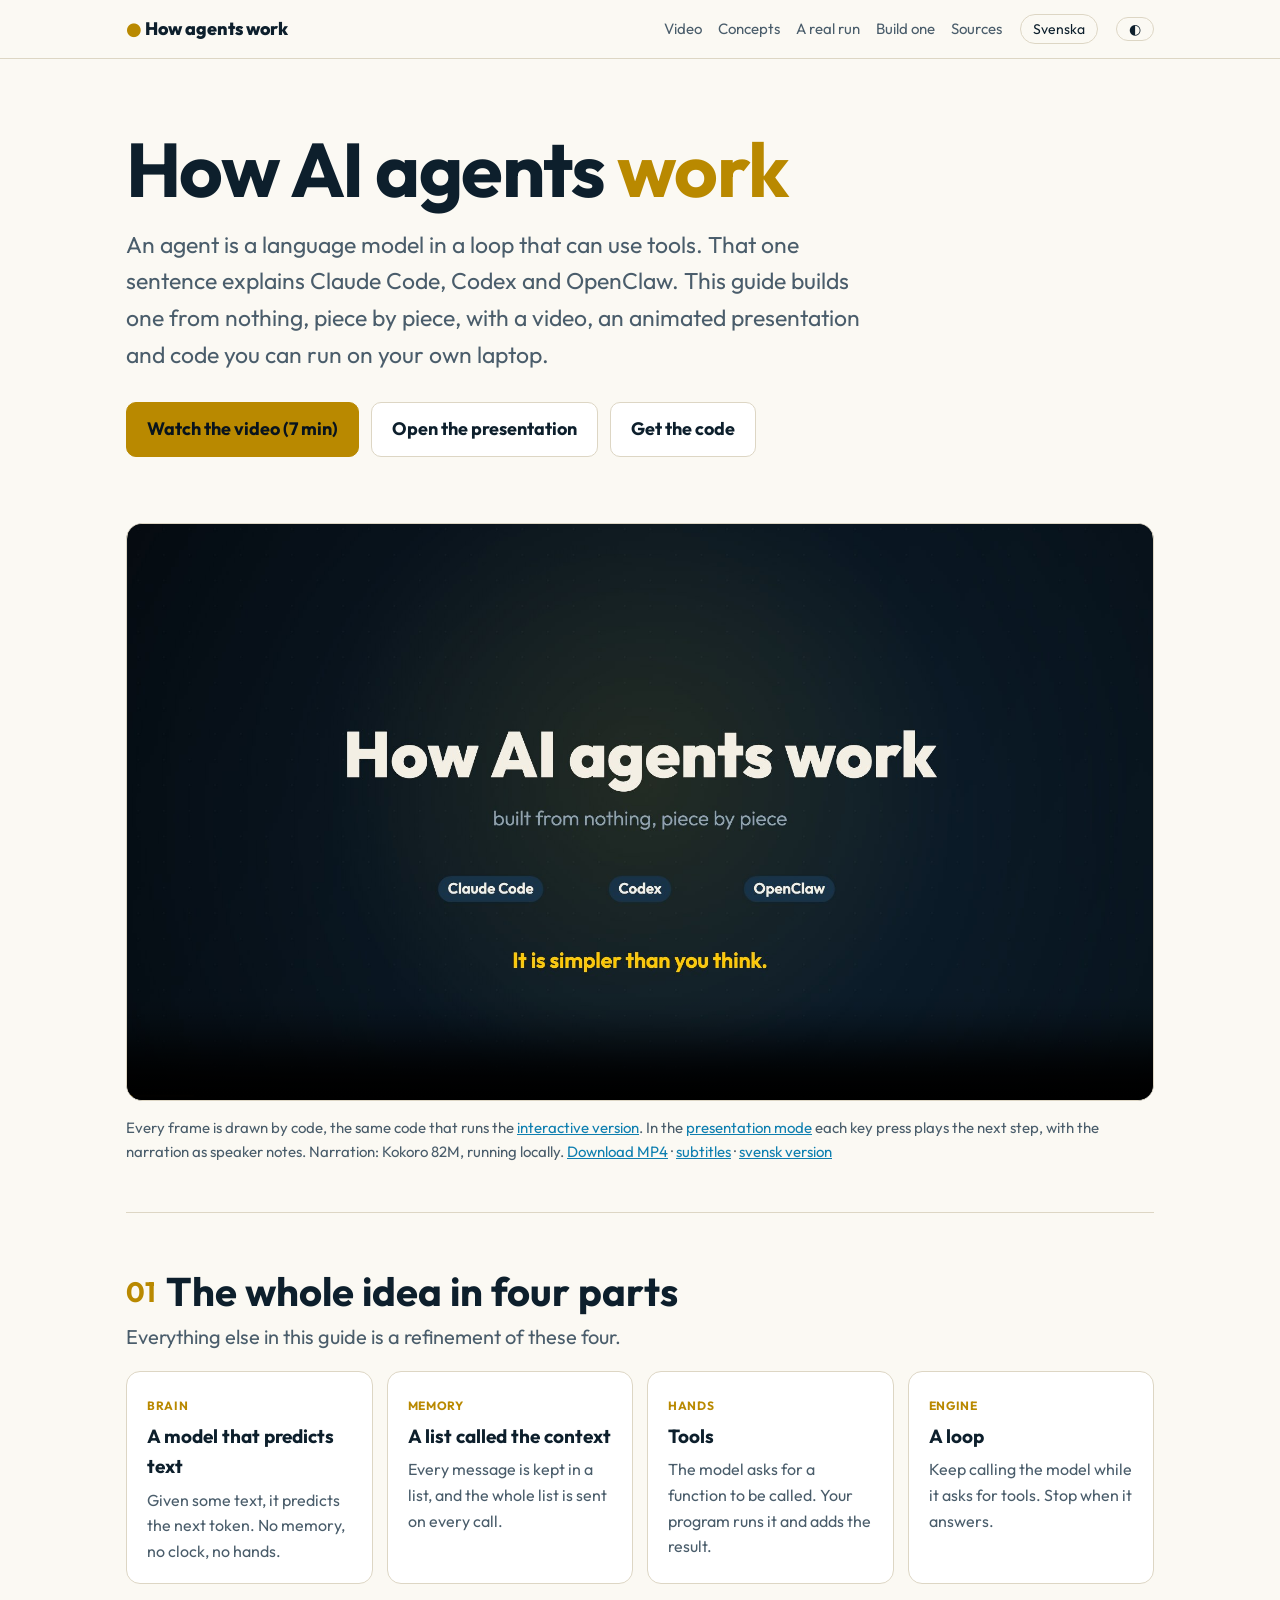
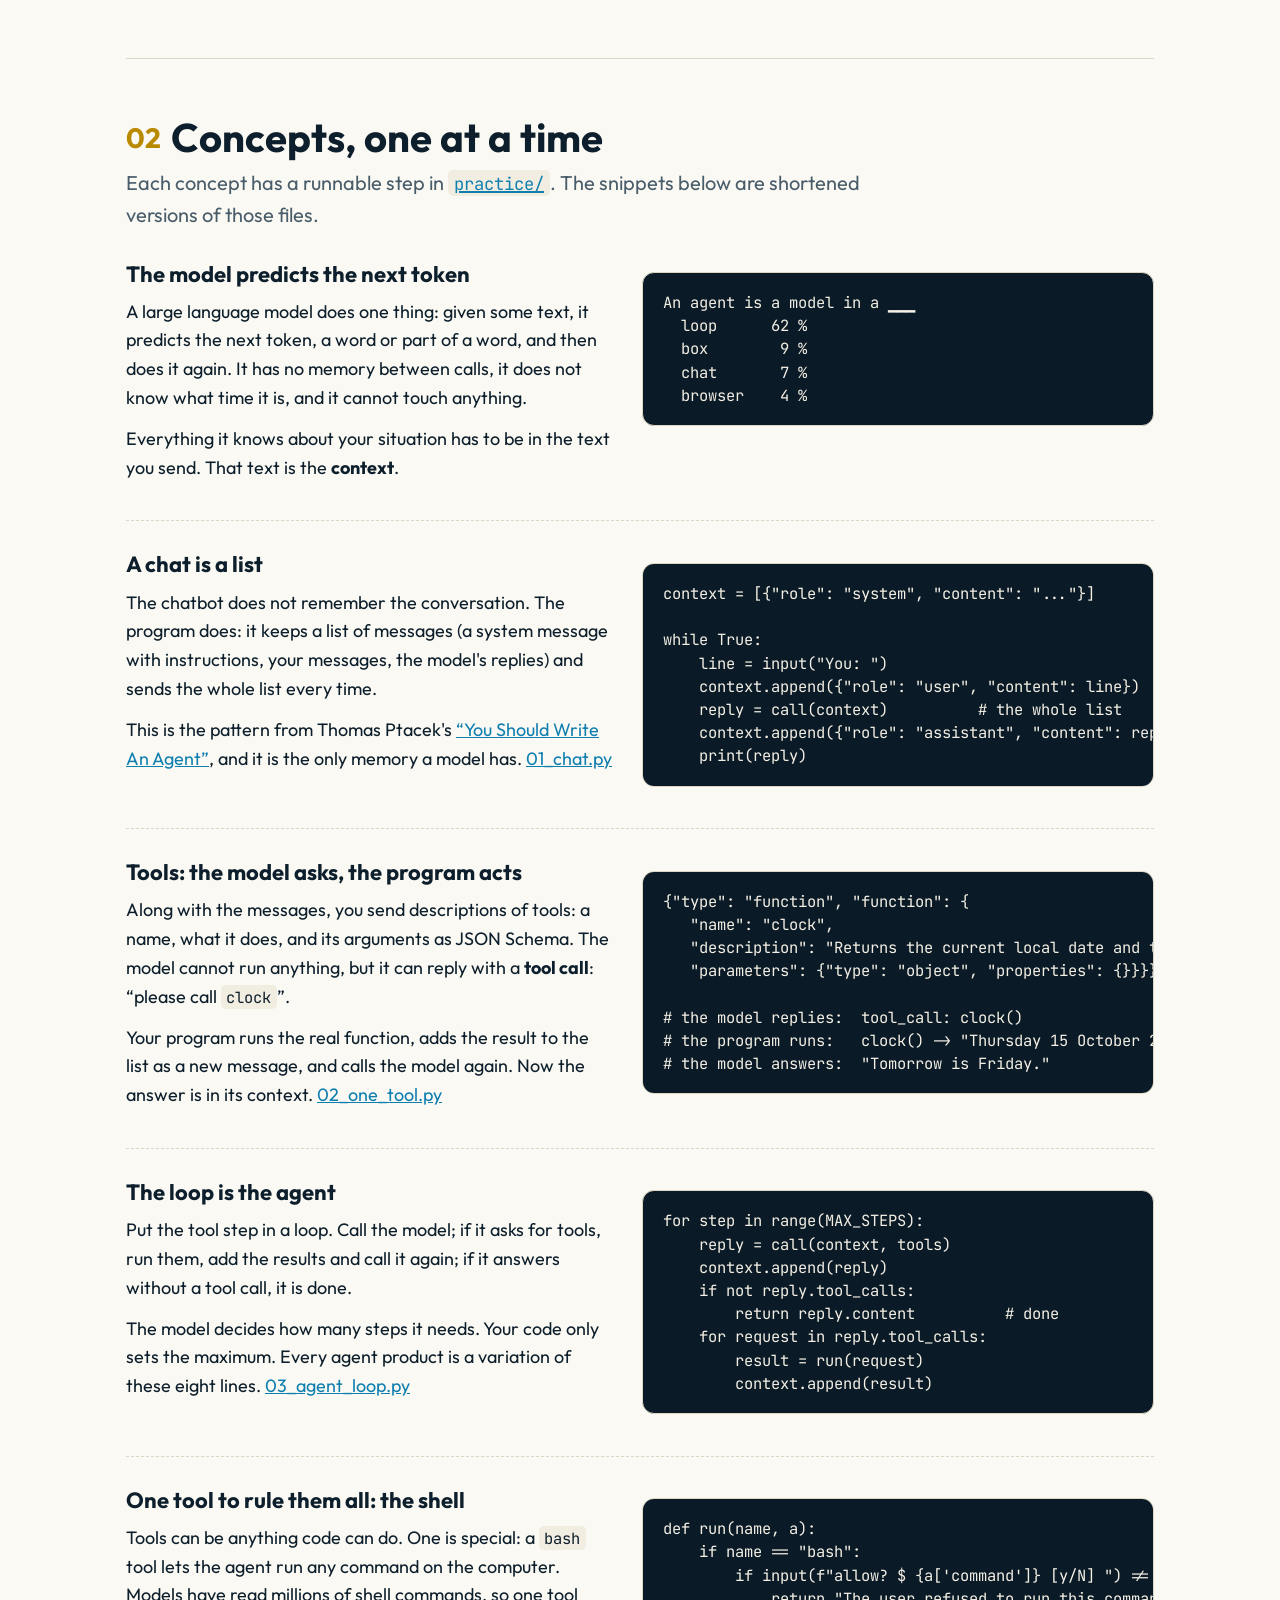
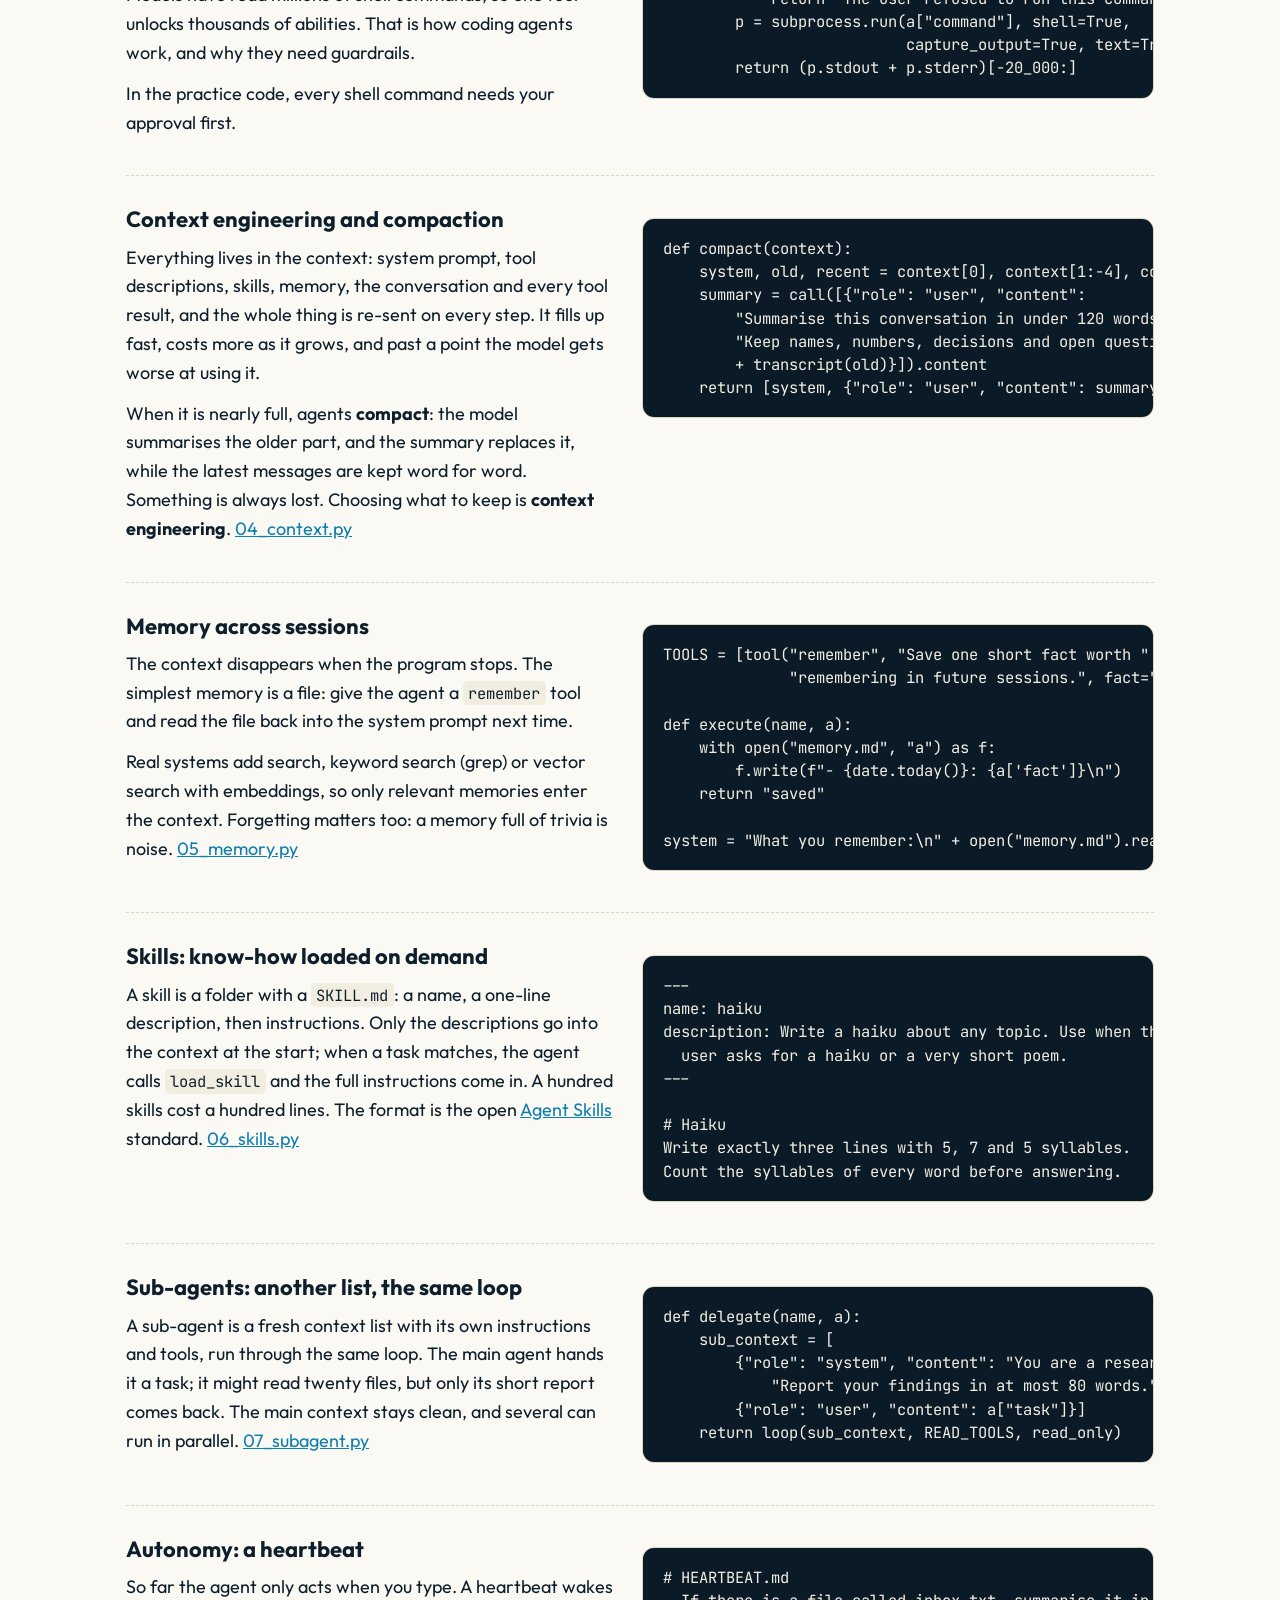
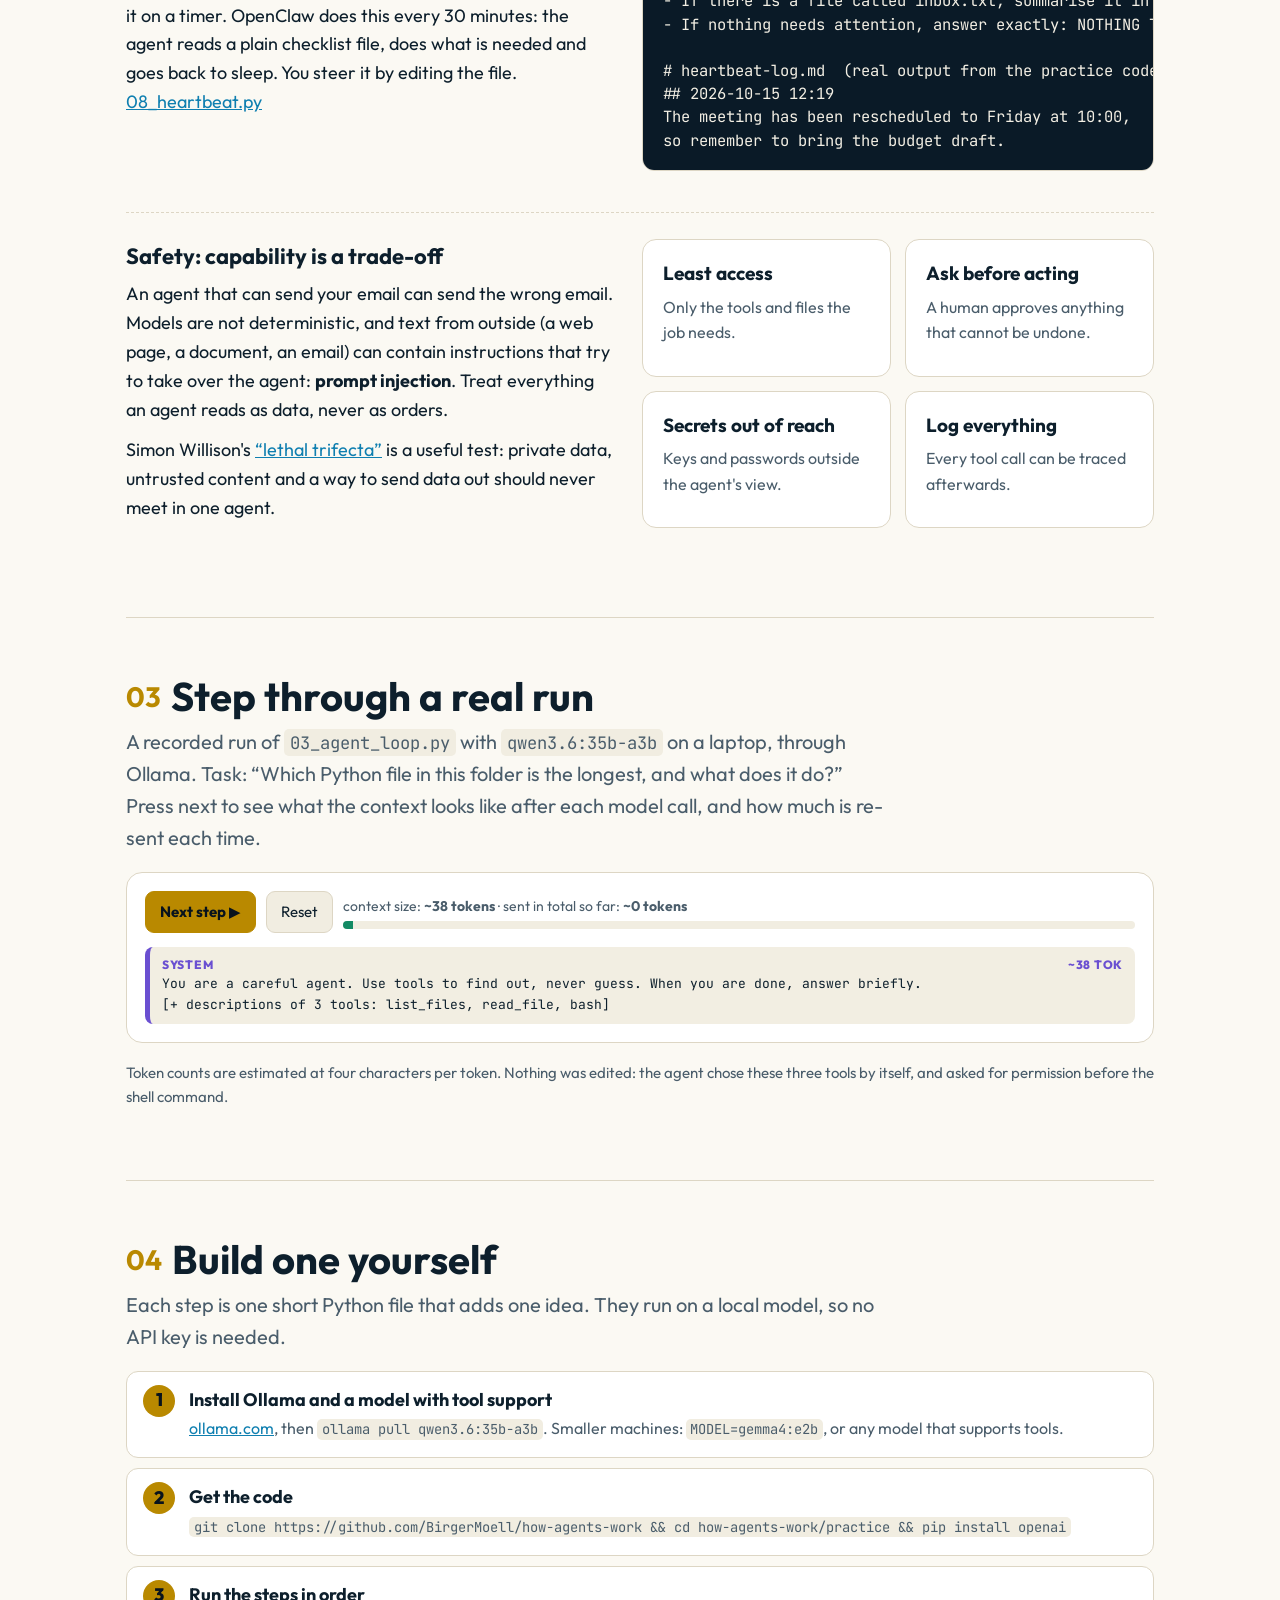
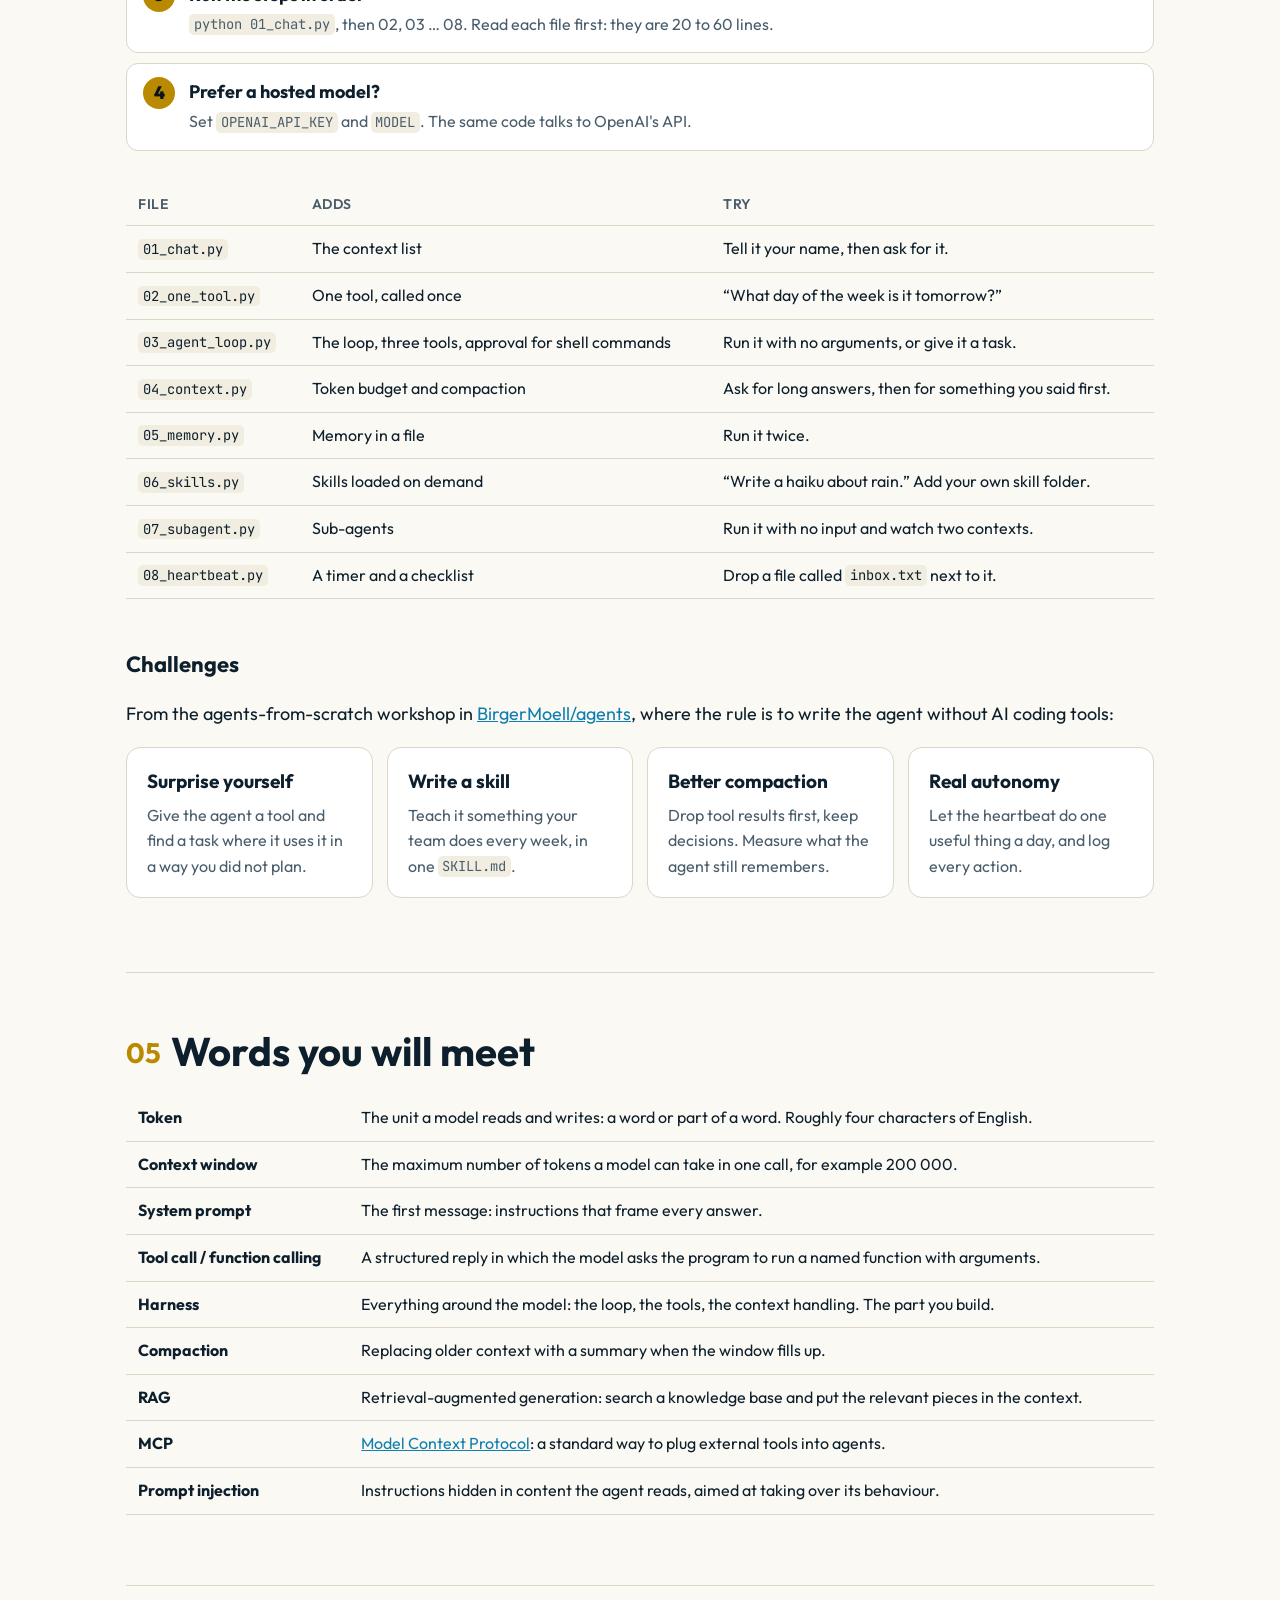
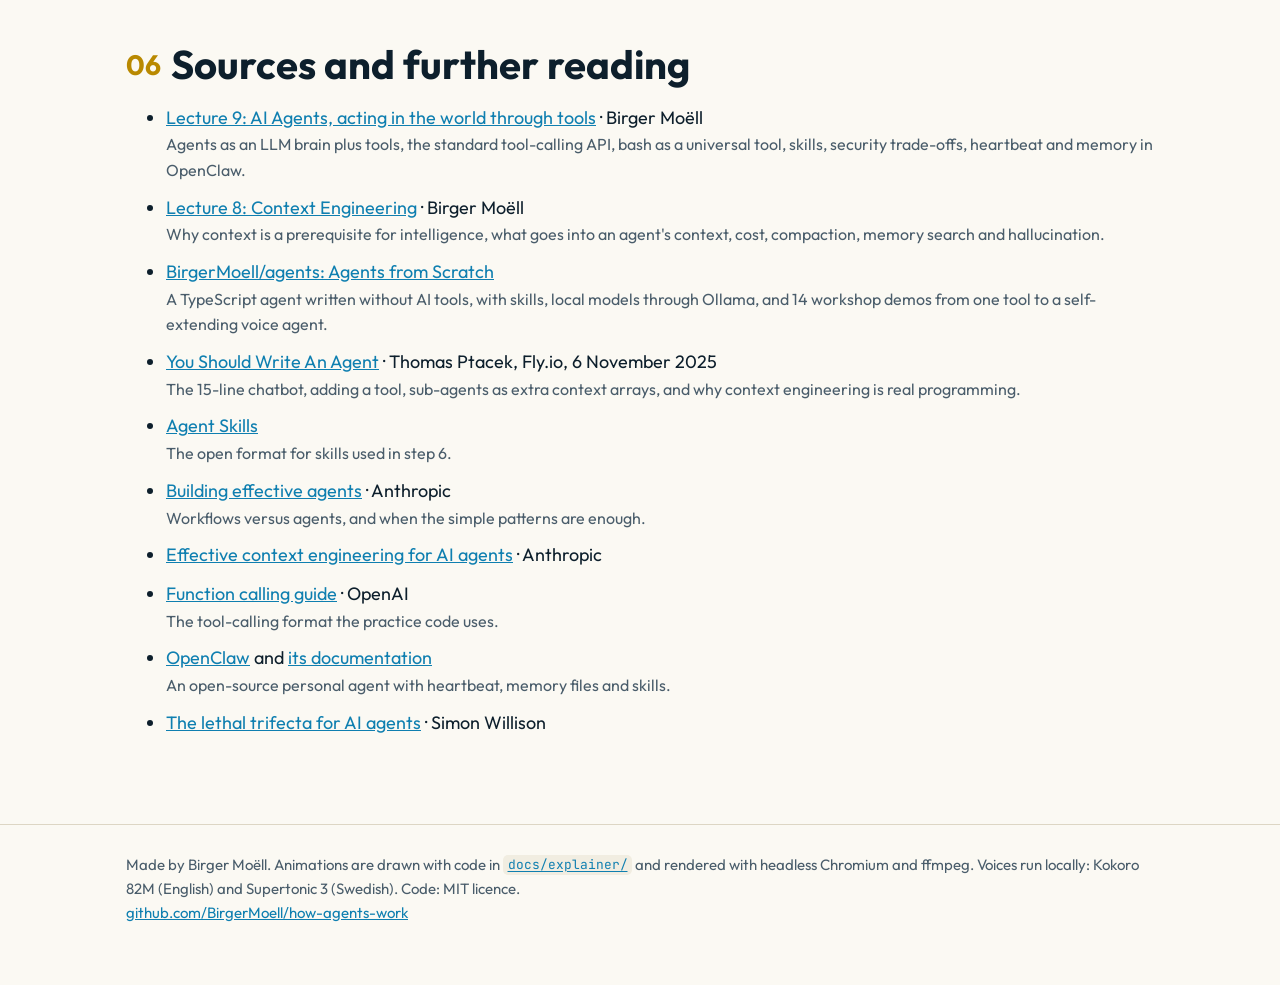
==== docs/index.html @ cdad145c "How AI agents work: guide, animated explainer, practice code (English and Swedish) An interactive gu" ====
<!doctype html>
<html lang="en">
<head>
<meta charset="utf-8">
<meta name="viewport" content="width=device-width, initial-scale=1">
<title>How AI agents work</title>
<meta name="description" content="A video, an animated presentation, runnable code and an interactive guide that explain how AI agents work, built from nothing, piece by piece.">
<link rel="icon" href="assets/favicon.svg">
<link rel="stylesheet" href="assets/site.css">
</head>
<body>
<header class="top"><div class="wrap">
  <a class="brand" href="#"><span>●</span> How agents work</a>
  <nav>
    <a href="#video">Video</a><a href="#concepts">Concepts</a><a href="#run">A real run</a><a href="#build">Build one</a><a href="#sources">Sources</a>
  </nav>
  <a class="pill" href="sv/" hreflang="sv">Svenska</a>
  <button class="pill" data-theme-toggle aria-label="Toggle light and dark" style="background:none;cursor:pointer">◐</button>
</div></header>

<main class="wrap">
<div class="hero">
  <h1>How AI agents <em>work</em></h1>
  <p class="lead">An agent is a language model in a loop that can use tools. That one sentence explains Claude Code, Codex and OpenClaw. This guide builds one from nothing, piece by piece, with a video, an animated presentation and code you can run on your own laptop.</p>
  <div class="cta">
    <a class="btn primary" href="#video">Watch the video (7 min)</a>
    <a class="btn" href="explainer/?lang=en&amp;mode=present">Open the presentation</a>
    <a class="btn" href="https://github.com/BirgerMoell/how-agents-work/tree/main/practice">Get the code</a>
  </div>
</div>

<div id="video" class="video">
  <video controls preload="metadata" poster="video/poster.en.jpg">
    <source src="video/how-agents-work.en.mp4" type="video/mp4">
    <track kind="captions" src="video/how-agents-work.en.vtt" srclang="en" label="English" default>
  </video>
</div>
<p class="note">Every frame is drawn by code, the same code that runs the <a href="explainer/?lang=en">interactive version</a>. In the <a href="explainer/?lang=en&amp;mode=present">presentation mode</a> each key press plays the next step, with the narration as speaker notes. Narration: Kokoro 82M, running locally. <a href="video/how-agents-work.en.mp4" download>Download MP4</a> · <a href="video/how-agents-work.en.srt" download>subtitles</a> · <a href="sv/">svensk version</a></p>

<section id="idea">
  <h2><span class="n">01</span>The whole idea in four parts</h2>
  <p class="kicker">Everything else in this guide is a refinement of these four.</p>
  <div class="grid">
    <div class="card"><span class="tag">brain</span><h4>A model that predicts text</h4><p>Given some text, it predicts the next token. No memory, no clock, no hands.</p></div>
    <div class="card"><span class="tag">memory</span><h4>A list called the context</h4><p>Every message is kept in a list, and the whole list is sent on every call.</p></div>
    <div class="card"><span class="tag">hands</span><h4>Tools</h4><p>The model asks for a function to be called. Your program runs it and adds the result.</p></div>
    <div class="card"><span class="tag">engine</span><h4>A loop</h4><p>Keep calling the model while it asks for tools. Stop when it answers.</p></div>
  </div>
</section>

<section id="concepts">
  <h2><span class="n">02</span>Concepts, one at a time</h2>
  <p class="kicker">Each concept has a runnable step in <a href="https://github.com/BirgerMoell/how-agents-work/tree/main/practice"><code>practice/</code></a>. The snippets below are shortened versions of those files.</p>

  <div class="concept">
    <div>
      <h3>The model predicts the next token</h3>
      <p>A large language model does one thing: given some text, it predicts the next token, a word or part of a word, and then does it again. It has no memory between calls, it does not know what time it is, and it cannot touch anything.</p>
      <p>Everything it knows about your situation has to be in the text you send. That text is the <b>context</b>.</p>
    </div>
    <pre>An agent is a model in a ▁▁▁
  loop      62 %
  box        9 %
  chat       7 %
  browser    4 %</pre>
  </div>

  <div class="concept">
    <div>
      <h3>A chat is a list</h3>
      <p>The chatbot does not remember the conversation. The program does: it keeps a list of messages (a system message with instructions, your messages, the model's replies) and sends the whole list every time.</p>
      <p>This is the pattern from Thomas Ptacek's <a href="https://fly.io/blog/everyone-write-an-agent/">“You Should Write An Agent”</a>, and it is the only memory a model has. <a href="https://github.com/BirgerMoell/how-agents-work/blob/main/practice/01_chat.py">01_chat.py</a></p>
    </div>
<pre>context = [{"role": "system", "content": "..."}]

while True:
    line = input("You: ")
    context.append({"role": "user", "content": line})
    reply = call(context)          # the whole list
    context.append({"role": "assistant", "content": reply})
    print(reply)</pre>
  </div>

  <div class="concept">
    <div>
      <h3>Tools: the model asks, the program acts</h3>
      <p>Along with the messages, you send descriptions of tools: a name, what it does, and its arguments as JSON Schema. The model cannot run anything, but it can reply with a <b>tool call</b>: “please call <code>clock</code>”.</p>
      <p>Your program runs the real function, adds the result to the list as a new message, and calls the model again. Now the answer is in its context. <a href="https://github.com/BirgerMoell/how-agents-work/blob/main/practice/02_one_tool.py">02_one_tool.py</a></p>
    </div>
<pre>{"type": "function", "function": {
   "name": "clock",
   "description": "Returns the current local date and time.",
   "parameters": {"type": "object", "properties": {}}}}

# the model replies:  tool_call: clock()
# the program runs:   clock() -> "Thursday 15 October 2026, 12:12"
# the model answers:  "Tomorrow is Friday."</pre>
  </div>

  <div class="concept">
    <div>
      <h3>The loop is the agent</h3>
      <p>Put the tool step in a loop. Call the model; if it asks for tools, run them, add the results and call it again; if it answers without a tool call, it is done.</p>
      <p>The model decides how many steps it needs. Your code only sets the maximum. Every agent product is a variation of these eight lines. <a href="https://github.com/BirgerMoell/how-agents-work/blob/main/practice/03_agent_loop.py">03_agent_loop.py</a></p>
    </div>
<pre>for step in range(MAX_STEPS):
    reply = call(context, tools)
    context.append(reply)
    if not reply.tool_calls:
        return reply.content          # done
    for request in reply.tool_calls:
        result = run(request)
        context.append(result)</pre>
  </div>

  <div class="concept">
    <div>
      <h3>One tool to rule them all: the shell</h3>
      <p>Tools can be anything code can do. One is special: a <code>bash</code> tool lets the agent run any command on the computer. Models have read millions of shell commands, so one tool unlocks thousands of abilities. That is how coding agents work, and why they need guardrails.</p>
      <p>In the practice code, every shell command needs your approval first.</p>
    </div>
<pre>def run(name, a):
    if name == "bash":
        if input(f"allow? $ {a['command']} [y/N] ") != "y":
            return "The user refused to run this command."
        p = subprocess.run(a["command"], shell=True,
                           capture_output=True, text=True, timeout=60)
        return (p.stdout + p.stderr)[-20_000:]</pre>
  </div>

  <div class="concept">
    <div>
      <h3>Context engineering and compaction</h3>
      <p>Everything lives in the context: system prompt, tool descriptions, skills, memory, the conversation and every tool result, and the whole thing is re-sent on every step. It fills up fast, costs more as it grows, and past a point the model gets worse at using it.</p>
      <p>When it is nearly full, agents <b>compact</b>: the model summarises the older part, and the summary replaces it, while the latest messages are kept word for word. Something is always lost. Choosing what to keep is <b>context engineering</b>. <a href="https://github.com/BirgerMoell/how-agents-work/blob/main/practice/04_context.py">04_context.py</a></p>
    </div>
<pre>def compact(context):
    system, old, recent = context[0], context[1:-4], context[-4:]
    summary = call([{"role": "user", "content":
        "Summarise this conversation in under 120 words. "
        "Keep names, numbers, decisions and open questions."
        + transcript(old)}]).content
    return [system, {"role": "user", "content": summary}] + recent</pre>
  </div>

  <div class="concept">
    <div>
      <h3>Memory across sessions</h3>
      <p>The context disappears when the program stops. The simplest memory is a file: give the agent a <code>remember</code> tool and read the file back into the system prompt next time.</p>
      <p>Real systems add search, keyword search (grep) or vector search with embeddings, so only relevant memories enter the context. Forgetting matters too: a memory full of trivia is noise. <a href="https://github.com/BirgerMoell/how-agents-work/blob/main/practice/05_memory.py">05_memory.py</a></p>
    </div>
<pre>TOOLS = [tool("remember", "Save one short fact worth "
              "remembering in future sessions.", fact="The fact")]

def execute(name, a):
    with open("memory.md", "a") as f:
        f.write(f"- {date.today()}: {a['fact']}\n")
    return "saved"

system = "What you remember:\n" + open("memory.md").read()</pre>
  </div>

  <div class="concept">
    <div>
      <h3>Skills: know-how loaded on demand</h3>
      <p>A skill is a folder with a <code>SKILL.md</code>: a name, a one-line description, then instructions. Only the descriptions go into the context at the start; when a task matches, the agent calls <code>load_skill</code> and the full instructions come in. A hundred skills cost a hundred lines. The format is the open <a href="https://agentskills.io">Agent Skills</a> standard. <a href="https://github.com/BirgerMoell/how-agents-work/blob/main/practice/06_skills.py">06_skills.py</a></p>
    </div>
<pre>---
name: haiku
description: Write a haiku about any topic. Use when the
  user asks for a haiku or a very short poem.
---

# Haiku
Write exactly three lines with 5, 7 and 5 syllables.
Count the syllables of every word before answering.</pre>
  </div>

  <div class="concept">
    <div>
      <h3>Sub-agents: another list, the same loop</h3>
      <p>A sub-agent is a fresh context list with its own instructions and tools, run through the same loop. The main agent hands it a task; it might read twenty files, but only its short report comes back. The main context stays clean, and several can run in parallel. <a href="https://github.com/BirgerMoell/how-agents-work/blob/main/practice/07_subagent.py">07_subagent.py</a></p>
    </div>
<pre>def delegate(name, a):
    sub_context = [
        {"role": "system", "content": "You are a research sub-agent. "
            "Report your findings in at most 80 words."},
        {"role": "user", "content": a["task"]}]
    return loop(sub_context, READ_TOOLS, read_only)</pre>
  </div>

  <div class="concept">
    <div>
      <h3>Autonomy: a heartbeat</h3>
      <p>So far the agent only acts when you type. A heartbeat wakes it on a timer. OpenClaw does this every 30 minutes: the agent reads a plain checklist file, does what is needed and goes back to sleep. You steer it by editing the file. <a href="https://github.com/BirgerMoell/how-agents-work/blob/main/practice/08_heartbeat.py">08_heartbeat.py</a></p>
    </div>
<pre># HEARTBEAT.md
- If there is a file called inbox.txt, summarise it in one sentence.
- If nothing needs attention, answer exactly: NOTHING TO DO

# heartbeat-log.md  (real output from the practice code)
## 2026-10-15 12:19
The meeting has been rescheduled to Friday at 10:00,
so remember to bring the budget draft.</pre>
  </div>

  <div class="concept">
    <div>
      <h3>Safety: capability is a trade-off</h3>
      <p>An agent that can send your email can send the wrong email. Models are not deterministic, and text from outside (a web page, a document, an email) can contain instructions that try to take over the agent: <b>prompt injection</b>. Treat everything an agent reads as data, never as orders.</p>
      <p>Simon Willison's <a href="https://simonwillison.net/2025/Jun/16/the-lethal-trifecta/">“lethal trifecta”</a> is a useful test: private data, untrusted content and a way to send data out should never meet in one agent.</p>
    </div>
    <div class="grid" style="margin:0">
      <div class="card"><h4>Least access</h4><p>Only the tools and files the job needs.</p></div>
      <div class="card"><h4>Ask before acting</h4><p>A human approves anything that cannot be undone.</p></div>
      <div class="card"><h4>Secrets out of reach</h4><p>Keys and passwords outside the agent's view.</p></div>
      <div class="card"><h4>Log everything</h4><p>Every tool call can be traced afterwards.</p></div>
    </div>
  </div>
</section>

<section id="run">
  <h2><span class="n">03</span>Step through a real run</h2>
  <p class="kicker">A recorded run of <code>03_agent_loop.py</code> with <code>qwen3.6:35b-a3b</code> on a laptop, through Ollama. Task: “Which Python file in this folder is the longest, and what does it do?” Press next to see what the context looks like after each model call, and how much is re-sent each time.</p>
  <div class="sim" data-sim="explainer/trace.json">
    <div class="controls"><button class="primary" data-next></button><button data-reset></button><div class="meter"></div></div>
    <div class="msgs" aria-live="polite"></div>
  </div>
  <p class="note">Token counts are estimated at four characters per token. Nothing was edited: the agent chose these three tools by itself, and asked for permission before the shell command.</p>
</section>

<section id="build">
  <h2><span class="n">04</span>Build one yourself</h2>
  <p class="kicker">Each step is one short Python file that adds one idea. They run on a local model, so no API key is needed.</p>
  <ol class="steps">
    <li><b>Install Ollama and a model with tool support</b><span><a href="https://ollama.com">ollama.com</a>, then <code>ollama pull qwen3.6:35b-a3b</code>. Smaller machines: <code>MODEL=gemma4:e2b</code>, or any model that supports tools.</span></li>
    <li><b>Get the code</b><span><code>git clone https://github.com/BirgerMoell/how-agents-work &amp;&amp; cd how-agents-work/practice &amp;&amp; pip install openai</code></span></li>
    <li><b>Run the steps in order</b><span><code>python 01_chat.py</code>, then 02, 03 … 08. Read each file first: they are 20 to 60 lines.</span></li>
    <li><b>Prefer a hosted model?</b><span>Set <code>OPENAI_API_KEY</code> and <code>MODEL</code>. The same code talks to OpenAI's API.</span></li>
  </ol>
  <div class="table-wrap"><table>
    <thead><tr><th>File</th><th>Adds</th><th>Try</th></tr></thead>
    <tbody>
      <tr><td><code>01_chat.py</code></td><td>The context list</td><td>Tell it your name, then ask for it.</td></tr>
      <tr><td><code>02_one_tool.py</code></td><td>One tool, called once</td><td>“What day of the week is it tomorrow?”</td></tr>
      <tr><td><code>03_agent_loop.py</code></td><td>The loop, three tools, approval for shell commands</td><td>Run it with no arguments, or give it a task.</td></tr>
      <tr><td><code>04_context.py</code></td><td>Token budget and compaction</td><td>Ask for long answers, then for something you said first.</td></tr>
      <tr><td><code>05_memory.py</code></td><td>Memory in a file</td><td>Run it twice.</td></tr>
      <tr><td><code>06_skills.py</code></td><td>Skills loaded on demand</td><td>“Write a haiku about rain.” Add your own skill folder.</td></tr>
      <tr><td><code>07_subagent.py</code></td><td>Sub-agents</td><td>Run it with no input and watch two contexts.</td></tr>
      <tr><td><code>08_heartbeat.py</code></td><td>A timer and a checklist</td><td>Drop a file called <code>inbox.txt</code> next to it.</td></tr>
    </tbody>
  </table></div>
  <h3>Challenges</h3>
  <p>From the agents-from-scratch workshop in <a href="https://github.com/BirgerMoell/agents">BirgerMoell/agents</a>, where the rule is to write the agent without AI coding tools:</p>
  <div class="grid">
    <div class="card"><h4>Surprise yourself</h4><p>Give the agent a tool and find a task where it uses it in a way you did not plan.</p></div>
    <div class="card"><h4>Write a skill</h4><p>Teach it something your team does every week, in one <code>SKILL.md</code>.</p></div>
    <div class="card"><h4>Better compaction</h4><p>Drop tool results first, keep decisions. Measure what the agent still remembers.</p></div>
    <div class="card"><h4>Real autonomy</h4><p>Let the heartbeat do one useful thing a day, and log every action.</p></div>
  </div>
</section>

<section id="glossary">
  <h2><span class="n">05</span>Words you will meet</h2>
  <div class="table-wrap"><table>
    <tbody>
      <tr><td><b>Token</b></td><td>The unit a model reads and writes: a word or part of a word. Roughly four characters of English.</td></tr>
      <tr><td><b>Context window</b></td><td>The maximum number of tokens a model can take in one call, for example 200 000.</td></tr>
      <tr><td><b>System prompt</b></td><td>The first message: instructions that frame every answer.</td></tr>
      <tr><td><b>Tool call / function calling</b></td><td>A structured reply in which the model asks the program to run a named function with arguments.</td></tr>
      <tr><td><b>Harness</b></td><td>Everything around the model: the loop, the tools, the context handling. The part you build.</td></tr>
      <tr><td><b>Compaction</b></td><td>Replacing older context with a summary when the window fills up.</td></tr>
      <tr><td><b>RAG</b></td><td>Retrieval-augmented generation: search a knowledge base and put the relevant pieces in the context.</td></tr>
      <tr><td><b>MCP</b></td><td><a href="https://modelcontextprotocol.io">Model Context Protocol</a>: a standard way to plug external tools into agents.</td></tr>
      <tr><td><b>Prompt injection</b></td><td>Instructions hidden in content the agent reads, aimed at taking over its behaviour.</td></tr>
    </tbody>
  </table></div>
</section>

<section id="sources">
  <h2><span class="n">06</span>Sources and further reading</h2>
  <ul class="sources">
    <li><a href="https://www.youtube.com/watch?v=DS6cwCkN5lg&amp;t=173s">Lecture 9: AI Agents, acting in the world through tools</a> · Birger Moëll<span>Agents as an LLM brain plus tools, the standard tool-calling API, bash as a universal tool, skills, security trade-offs, heartbeat and memory in OpenClaw.</span></li>
    <li><a href="https://www.youtube.com/watch?v=bnNSgrAEQiU&amp;t=699s">Lecture 8: Context Engineering</a> · Birger Moëll<span>Why context is a prerequisite for intelligence, what goes into an agent's context, cost, compaction, memory search and hallucination.</span></li>
    <li><a href="https://github.com/BirgerMoell/agents">BirgerMoell/agents: Agents from Scratch</a><span>A TypeScript agent written without AI tools, with skills, local models through Ollama, and 14 workshop demos from one tool to a self-extending voice agent.</span></li>
    <li><a href="https://fly.io/blog/everyone-write-an-agent/">You Should Write An Agent</a> · Thomas Ptacek, Fly.io, 6 November 2025<span>The 15-line chatbot, adding a tool, sub-agents as extra context arrays, and why context engineering is real programming.</span></li>
    <li><a href="https://agentskills.io">Agent Skills</a><span>The open format for skills used in step 6.</span></li>
    <li><a href="https://www.anthropic.com/engineering/building-effective-agents">Building effective agents</a> · Anthropic<span>Workflows versus agents, and when the simple patterns are enough.</span></li>
    <li><a href="https://www.anthropic.com/engineering/effective-context-engineering-for-ai-agents">Effective context engineering for AI agents</a> · Anthropic</li>
    <li><a href="https://platform.openai.com/docs/guides/function-calling">Function calling guide</a> · OpenAI<span>The tool-calling format the practice code uses.</span></li>
    <li><a href="https://github.com/openclaw/openclaw">OpenClaw</a> and <a href="https://docs.openclaw.ai">its documentation</a><span>An open-source personal agent with heartbeat, memory files and skills.</span></li>
    <li><a href="https://simonwillison.net/2025/Jun/16/the-lethal-trifecta/">The lethal trifecta for AI agents</a> · Simon Willison</li>
  </ul>
</section>
</main>

<footer><div class="wrap">
  Made by Birger Moëll. Animations are drawn with code in <a href="https://github.com/BirgerMoell/how-agents-work/tree/main/docs/explainer"><code>docs/explainer/</code></a> and rendered with headless Chromium and ffmpeg. Voices run locally: Kokoro 82M (English) and Supertonic 3 (Swedish). Code: MIT licence.
  <br><a href="https://github.com/BirgerMoell/how-agents-work">github.com/BirgerMoell/how-agents-work</a>
</div></footer>
<script src="assets/site.js"></script>
</body>
</html>
---- docs/assets/site.css ----
@font-face { font-family: Outfit; src: url(fonts/Outfit.ttf); font-weight: 100 900; font-display: swap; }
@font-face { font-family: "JetBrains Mono"; src: url(fonts/JetBrainsMono.ttf); font-weight: 100 800; font-display: swap; }

:root {
  --bg: #08131D; --bg2: #0D2131; --card: #11263A; --card2: #183247; --line: #2A4760;
  --ink: #F3EFE4; --muted: #8EA2B2; --dim: #4F6678;
  --yellow: #FFC800; --blue: #3FB6E8; --green: #39D3A0; --red: #FF5470; --purple: #A98BFA; --orange: #FF9F45;
  --mono: "JetBrains Mono", ui-monospace, Menlo, monospace;
}
:root[data-theme="light"] {
  --bg: #FBF9F3; --bg2: #F2EEE2; --card: #FFFFFF; --card2: #F1EDE1; --line: #DDD6C4;
  --ink: #0D1F2C; --muted: #4A5D6B; --dim: #8A98A3;
  --yellow: #B98900; --blue: #0F7FB0; --green: #138A64; --red: #C72648; --purple: #6A4FD1; --orange: #C26414;
}
@media (prefers-color-scheme: light) {
  :root:not([data-theme="dark"]) {
    --bg: #FBF9F3; --bg2: #F2EEE2; --card: #FFFFFF; --card2: #F1EDE1; --line: #DDD6C4;
    --ink: #0D1F2C; --muted: #4A5D6B; --dim: #8A98A3;
    --yellow: #B98900; --blue: #0F7FB0; --green: #138A64; --red: #C72648; --purple: #6A4FD1; --orange: #C26414;
  }
}

* { box-sizing: border-box; }
html { scroll-behavior: smooth; }
body { margin: 0; background: var(--bg); color: var(--ink); font: 18px/1.6 Outfit, system-ui, sans-serif; }
a { color: var(--blue); }
a:hover { color: var(--yellow); }
code, pre { font-family: var(--mono); font-size: 0.86em; }
:not(pre) > code { background: var(--card2); padding: 0.1em 0.35em; border-radius: 5px; }
pre { background: #0A1A27; color: #F3EFE4; border: 1px solid var(--line); border-radius: 12px; padding: 18px 20px; overflow-x: auto; line-height: 1.5; }
pre .k { color: #A98BFA; } pre .s { color: #39D3A0; } pre .c { color: #6C8496; } pre .f { color: #3FB6E8; }

.wrap { max-width: 1060px; margin: 0 auto; padding: 0 16px; }
header.top { position: sticky; top: 0; z-index: 5; background: color-mix(in srgb, var(--bg) 88%, transparent); backdrop-filter: blur(8px); border-bottom: 1px solid var(--line); }
header.top .wrap { display: flex; gap: 18px; align-items: center; height: 58px; }
header.top .brand { font-weight: 800; color: var(--ink); text-decoration: none; margin-right: auto; white-space: nowrap; }
header.top .brand span { color: var(--yellow); }
header.top nav { display: flex; gap: 16px; font-size: 15px; overflow-x: auto; }
header.top nav a { color: var(--muted); text-decoration: none; white-space: nowrap; }
header.top nav a:hover { color: var(--ink); }
.pill { border: 1px solid var(--line); border-radius: 99px; padding: 3px 12px; font-size: 14px; color: var(--ink); text-decoration: none; white-space: nowrap; }

.hero { padding: 72px 0 36px; }
.hero h1 { font-size: clamp(40px, 7vw, 76px); line-height: 1.02; margin: 0 0 18px; letter-spacing: -0.02em; }
.hero h1 em { font-style: normal; color: var(--yellow); }
.hero p.lead { font-size: clamp(19px, 2.4vw, 23px); color: var(--muted); max-width: 760px; margin: 0 0 28px; }
.cta { display: flex; flex-wrap: wrap; gap: 12px; }
.btn { display: inline-block; padding: 12px 20px; border-radius: 10px; text-decoration: none; font-weight: 700; border: 1px solid var(--line); color: var(--ink); background: var(--card); }
.btn.primary { background: var(--yellow); color: #08131D; border-color: var(--yellow); }
.btn:hover { border-color: var(--yellow); color: var(--ink); }
.btn.primary:hover { color: #08131D; filter: brightness(1.05); }

.video { margin: 30px 0 10px; border-radius: 16px; overflow: hidden; border: 1px solid var(--line); background: #08131D; aspect-ratio: 16 / 9; }
.video video { width: 100%; height: 100%; display: block; }
.note { color: var(--muted); font-size: 15px; }

section { padding: 56px 0 8px; border-top: 1px solid var(--line); margin-top: 48px; }
section h2 { font-size: clamp(28px, 4vw, 40px); line-height: 1.1; margin: 0 0 8px; }
section h2 .n { color: var(--yellow); font-size: 0.7em; margin-right: 10px; vertical-align: 0.12em; }
section h3 { font-size: 22px; margin: 34px 0 6px; }
.kicker { color: var(--muted); font-size: 20px; margin: 0 0 18px; max-width: 760px; }

.grid { display: grid; grid-template-columns: repeat(auto-fit, minmax(240px, 1fr)); gap: 14px; margin: 18px 0; }
.card { background: var(--card); border: 1px solid var(--line); border-radius: 14px; padding: 18px 20px; }
.card h4 { margin: 0 0 6px; font-size: 19px; }
.card p { margin: 0; color: var(--muted); font-size: 16px; }
.card .tag { display: inline-block; font-size: 12px; font-weight: 700; letter-spacing: 0.06em; text-transform: uppercase; color: var(--yellow); margin-bottom: 6px; }

.concept { display: grid; grid-template-columns: minmax(0, 1fr) minmax(0, 1.05fr); gap: 28px; align-items: start; margin: 26px 0; }
.concept + .concept { border-top: 1px dashed var(--line); padding-top: 26px; }
.concept h3 { margin-top: 0; }
.concept p { margin: 0 0 12px; }
@media (max-width: 820px) { .concept { grid-template-columns: 1fr; } }

.steps { counter-reset: s; list-style: none; padding: 0; margin: 18px 0; }
.steps li { counter-increment: s; position: relative; padding: 14px 16px 14px 62px; border: 1px solid var(--line); border-radius: 12px; background: var(--card); margin-bottom: 10px; }
.steps li::before { content: counter(s); position: absolute; left: 16px; top: 13px; width: 32px; height: 32px; border-radius: 50%; background: var(--yellow); color: #08131D; font-weight: 800; display: grid; place-items: center; }
.steps li b { display: block; }
.steps li span { color: var(--muted); font-size: 16px; }

table { width: 100%; border-collapse: collapse; margin: 14px 0; font-size: 16px; }
th, td { text-align: left; padding: 10px 12px; border-bottom: 1px solid var(--line); vertical-align: top; }
th { color: var(--muted); font-weight: 600; font-size: 14px; text-transform: uppercase; letter-spacing: 0.04em; }
.table-wrap { overflow-x: auto; }

/* interactive trace stepper */
.sim { background: var(--card); border: 1px solid var(--line); border-radius: 16px; padding: 18px; margin: 18px 0; }
.sim .controls { display: flex; flex-wrap: wrap; gap: 10px; align-items: center; margin-bottom: 14px; }
.sim button { font: inherit; font-size: 15px; padding: 8px 14px; border-radius: 9px; border: 1px solid var(--line); background: var(--card2); color: var(--ink); cursor: pointer; }
.sim button.primary { background: var(--yellow); color: #08131D; border-color: var(--yellow); font-weight: 700; }
.sim .meter { flex: 1 1 200px; font-size: 14px; color: var(--muted); }
.sim .meter .bar { height: 8px; background: var(--card2); border-radius: 4px; overflow: hidden; margin-top: 4px; }
.sim .meter .bar i { display: block; height: 100%; background: var(--green); width: 0; transition: width 0.4s; }
.msgs { display: flex; flex-direction: column; gap: 8px; max-height: 520px; overflow-y: auto; }
.msg { border-left: 5px solid var(--dim); background: var(--bg2); border-radius: 8px; padding: 8px 12px; font-size: 15px; animation: pop 0.35s ease-out; }
.msg .r { font-size: 12px; font-weight: 800; letter-spacing: 0.06em; text-transform: uppercase; display: flex; justify-content: space-between; gap: 8px; }
.msg .b { font-family: var(--mono); font-size: 13px; white-space: pre-wrap; word-break: break-word; max-height: 9.5em; overflow: hidden; }
.msg.system { border-color: var(--purple); } .msg.system .r { color: var(--purple); }
.msg.user { border-color: var(--yellow); } .msg.user .r { color: var(--yellow); }
.msg.call { border-color: var(--blue); } .msg.call .r { color: var(--blue); }
.msg.result { border-color: var(--green); } .msg.result .r { color: var(--green); }
.msg.assistant { border-color: var(--ink); }
.msg.allow { border-color: var(--red); } .msg.allow .r { color: var(--red); }
@keyframes pop { from { opacity: 0; transform: translateY(6px); } to { opacity: 1; transform: none; } }

.sources li { margin-bottom: 10px; }
.sources li span { color: var(--muted); display: block; font-size: 16px; }
footer { border-top: 1px solid var(--line); margin-top: 60px; padding: 28px 0 60px; color: var(--muted); font-size: 15px; }
@media (prefers-reduced-motion: reduce) { html { scroll-behavior: auto; } .msg { animation: none; } }

@media (max-width: 640px) { header.top nav { display: none; } }
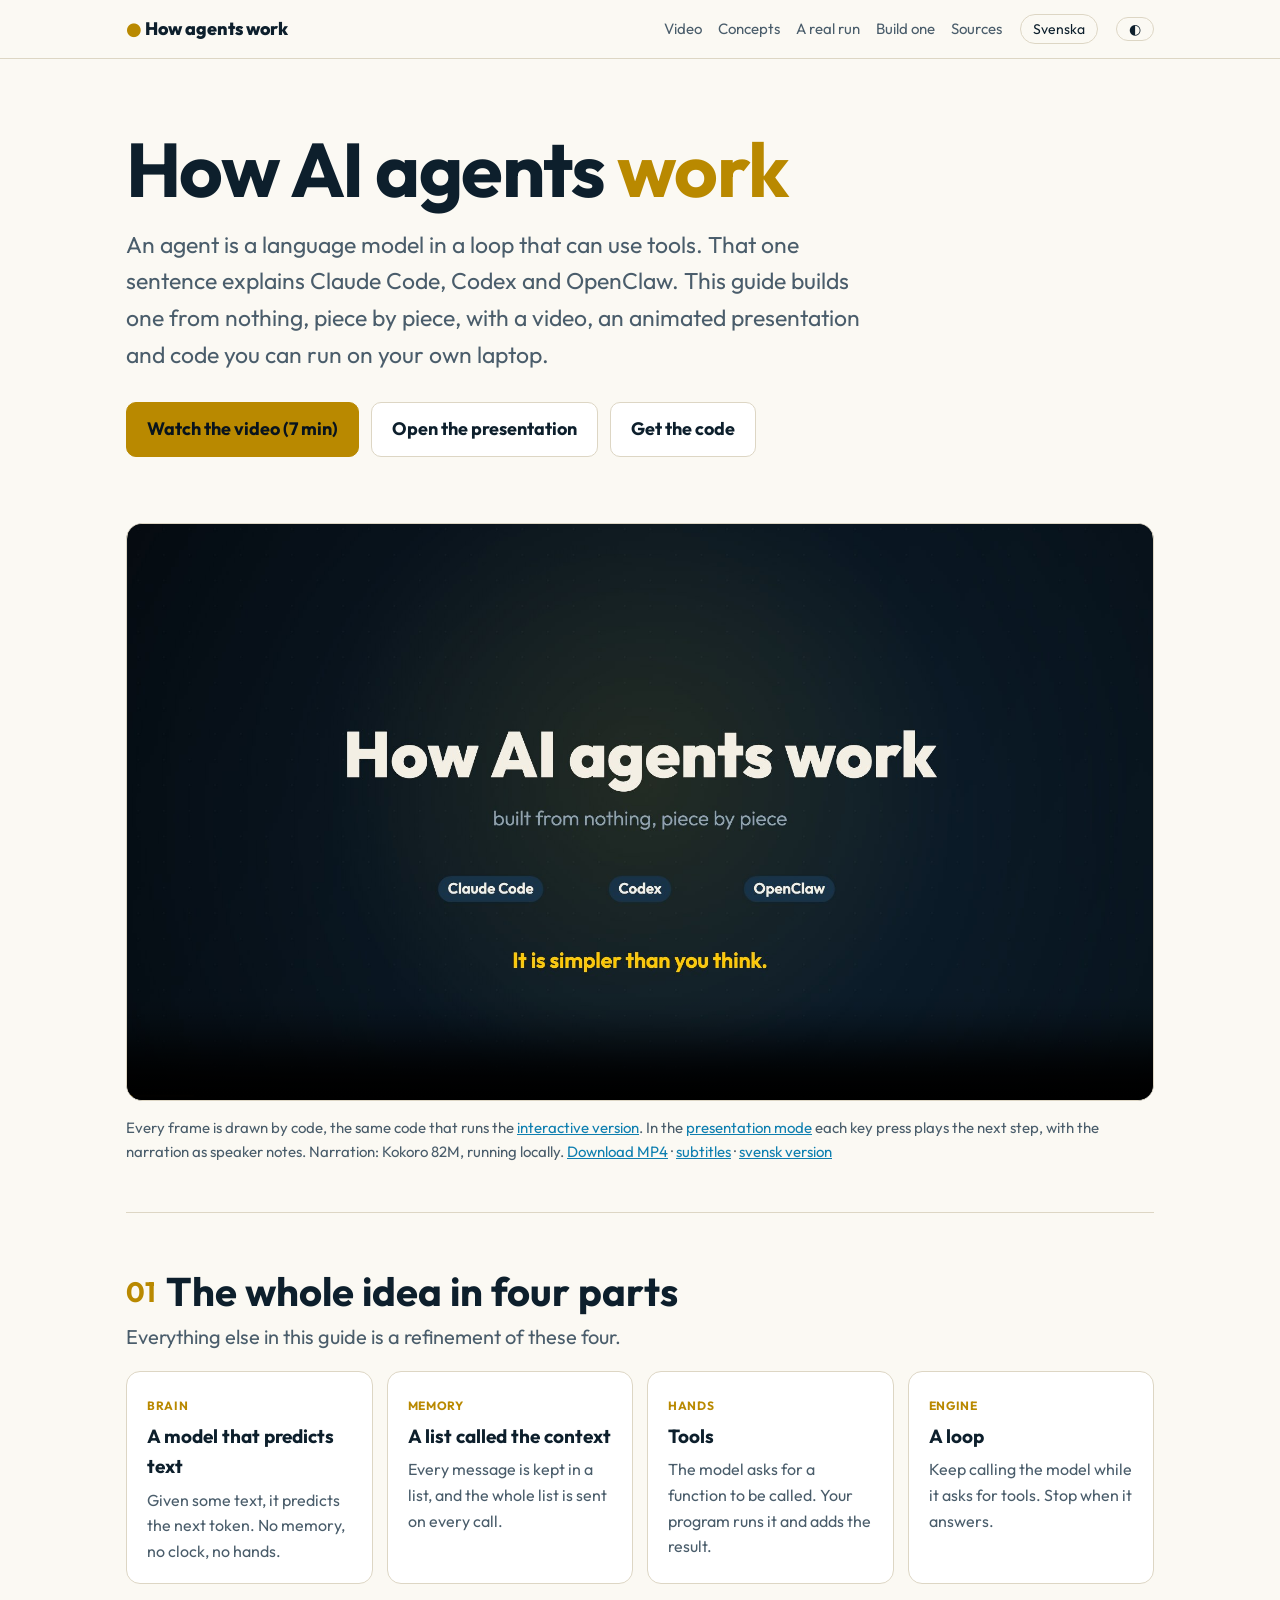
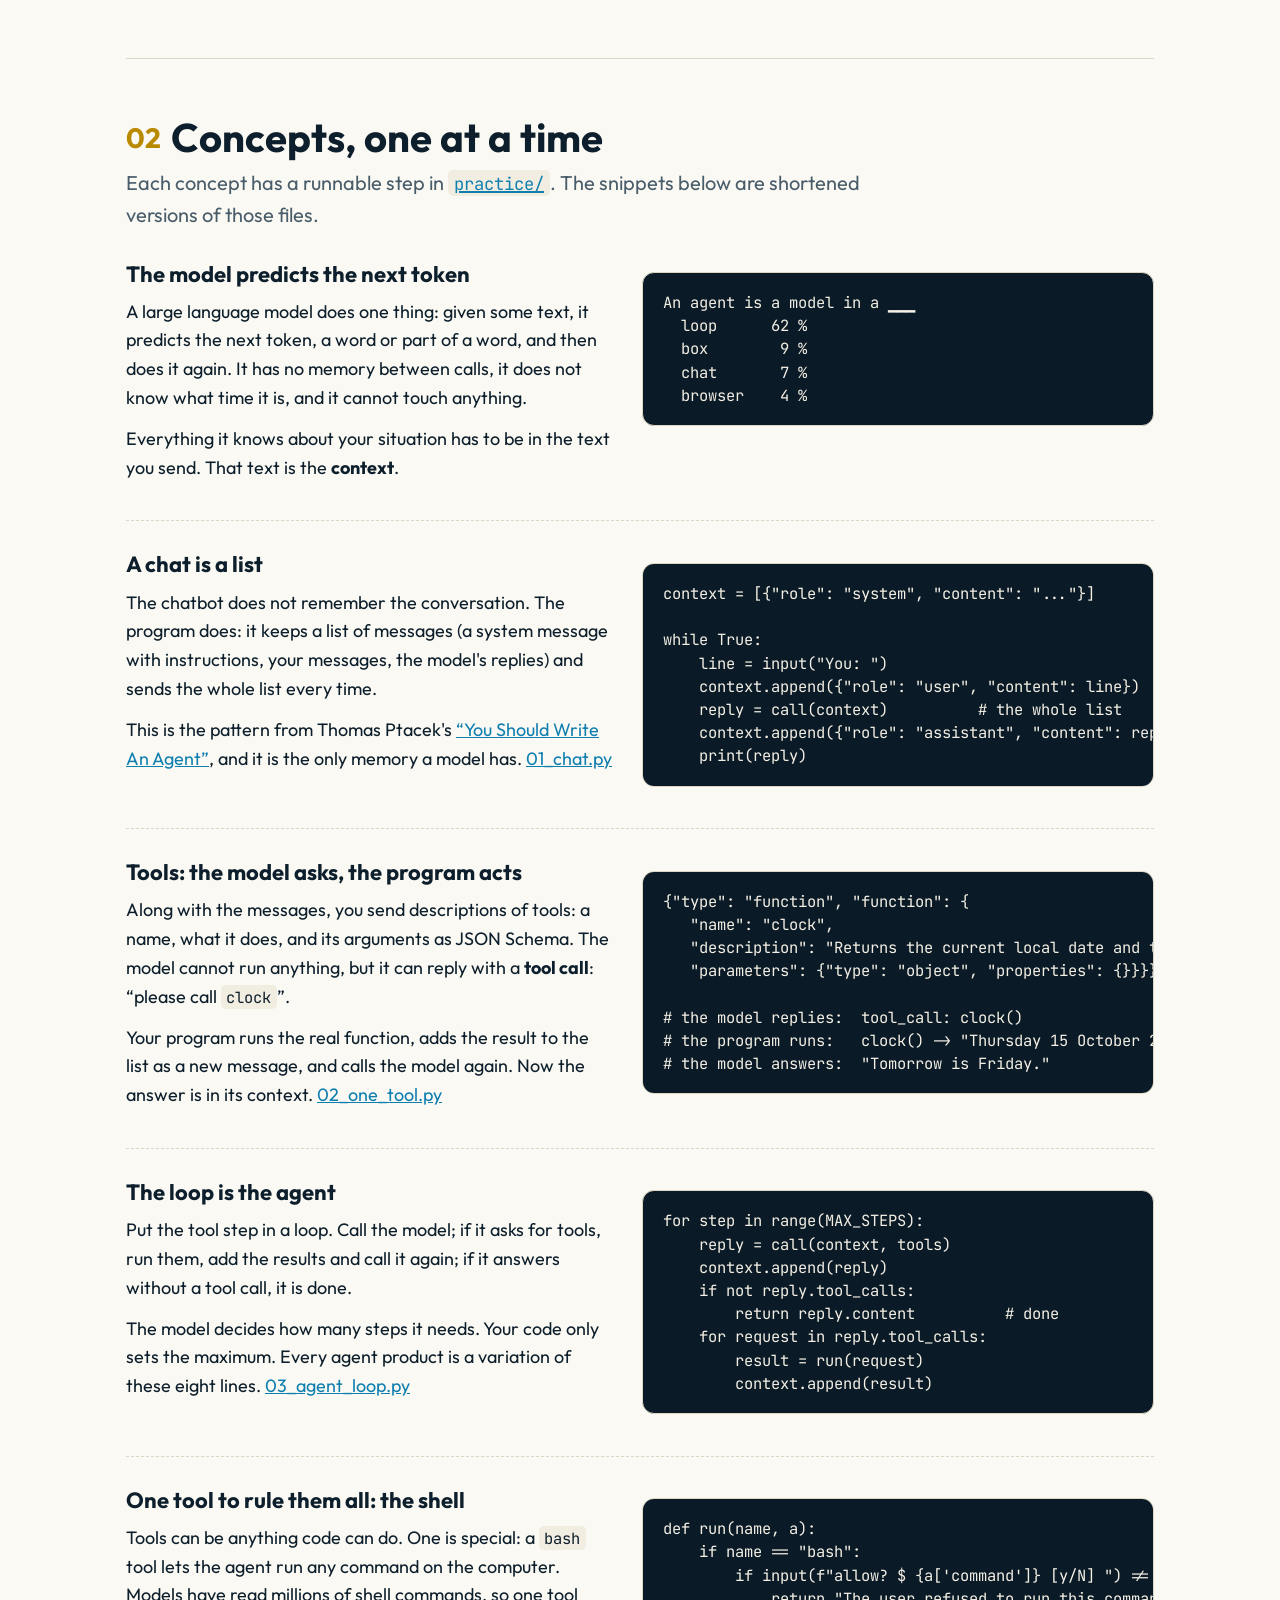
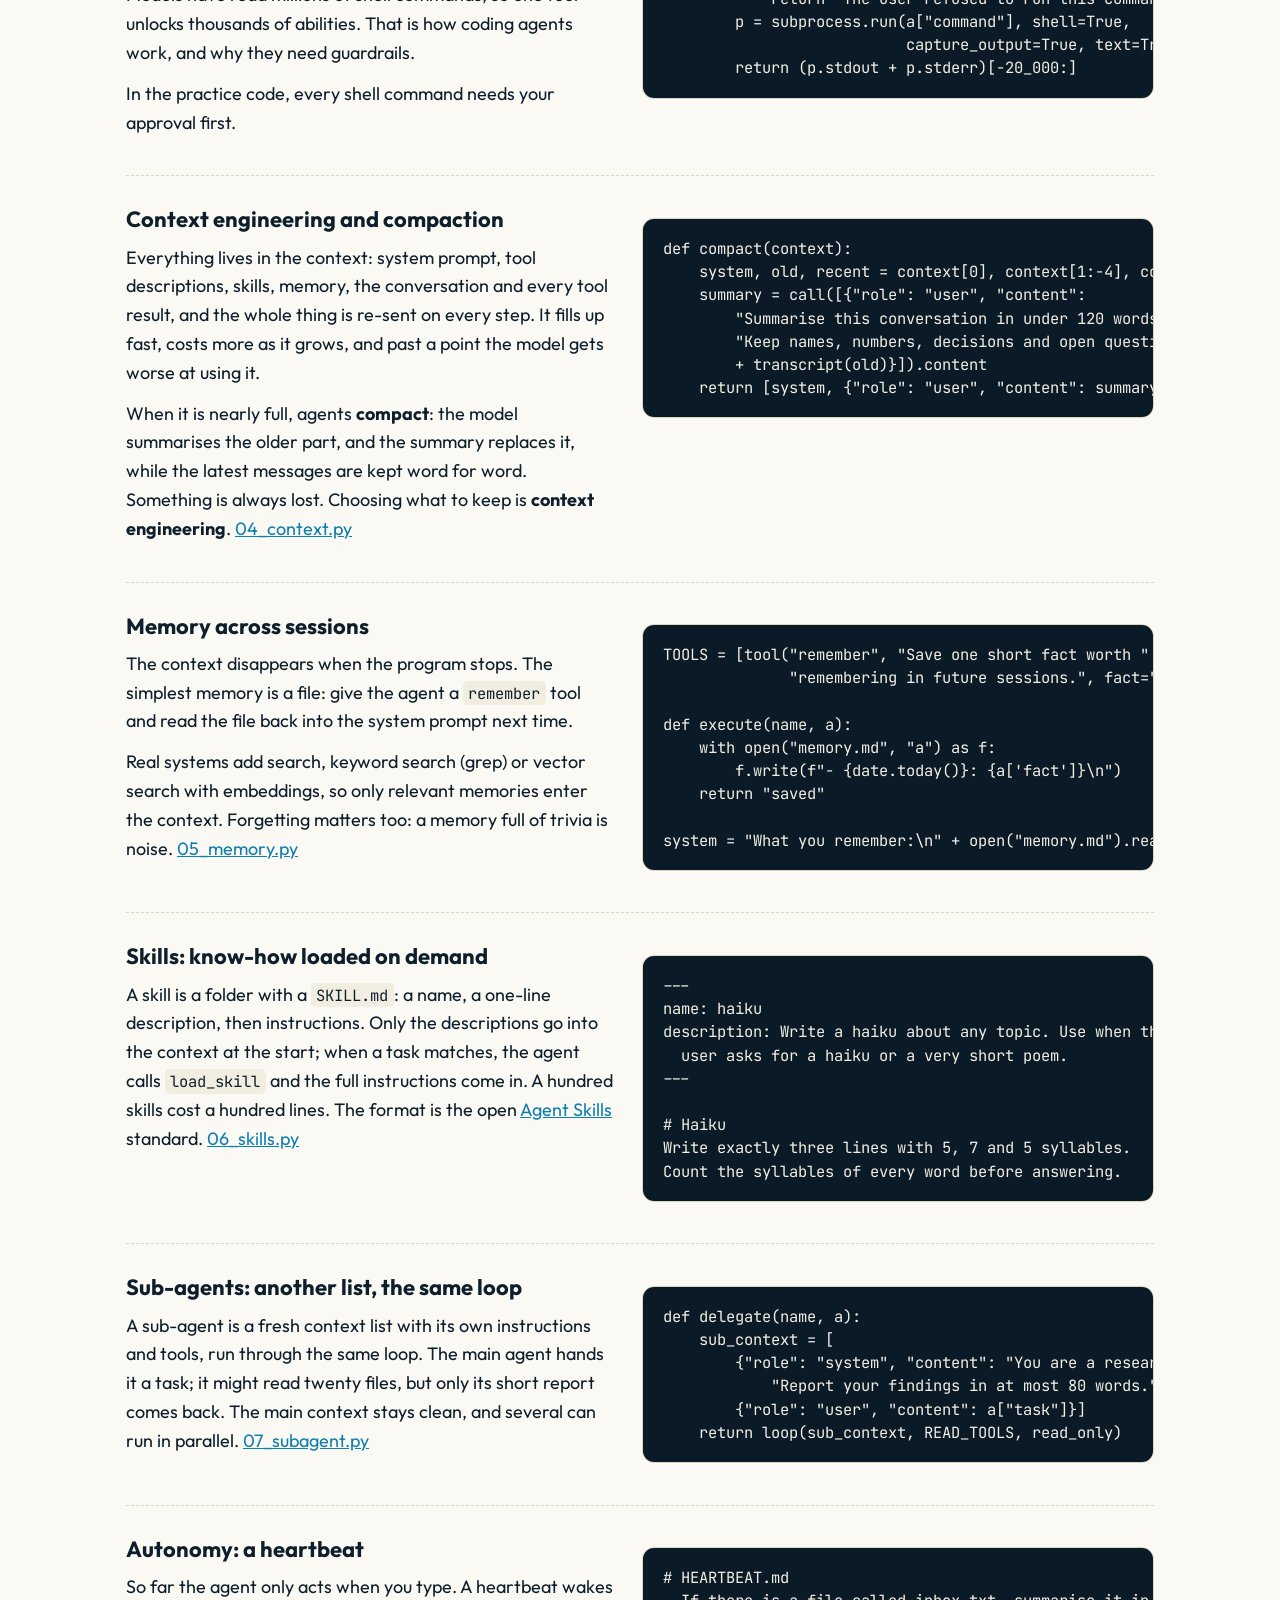
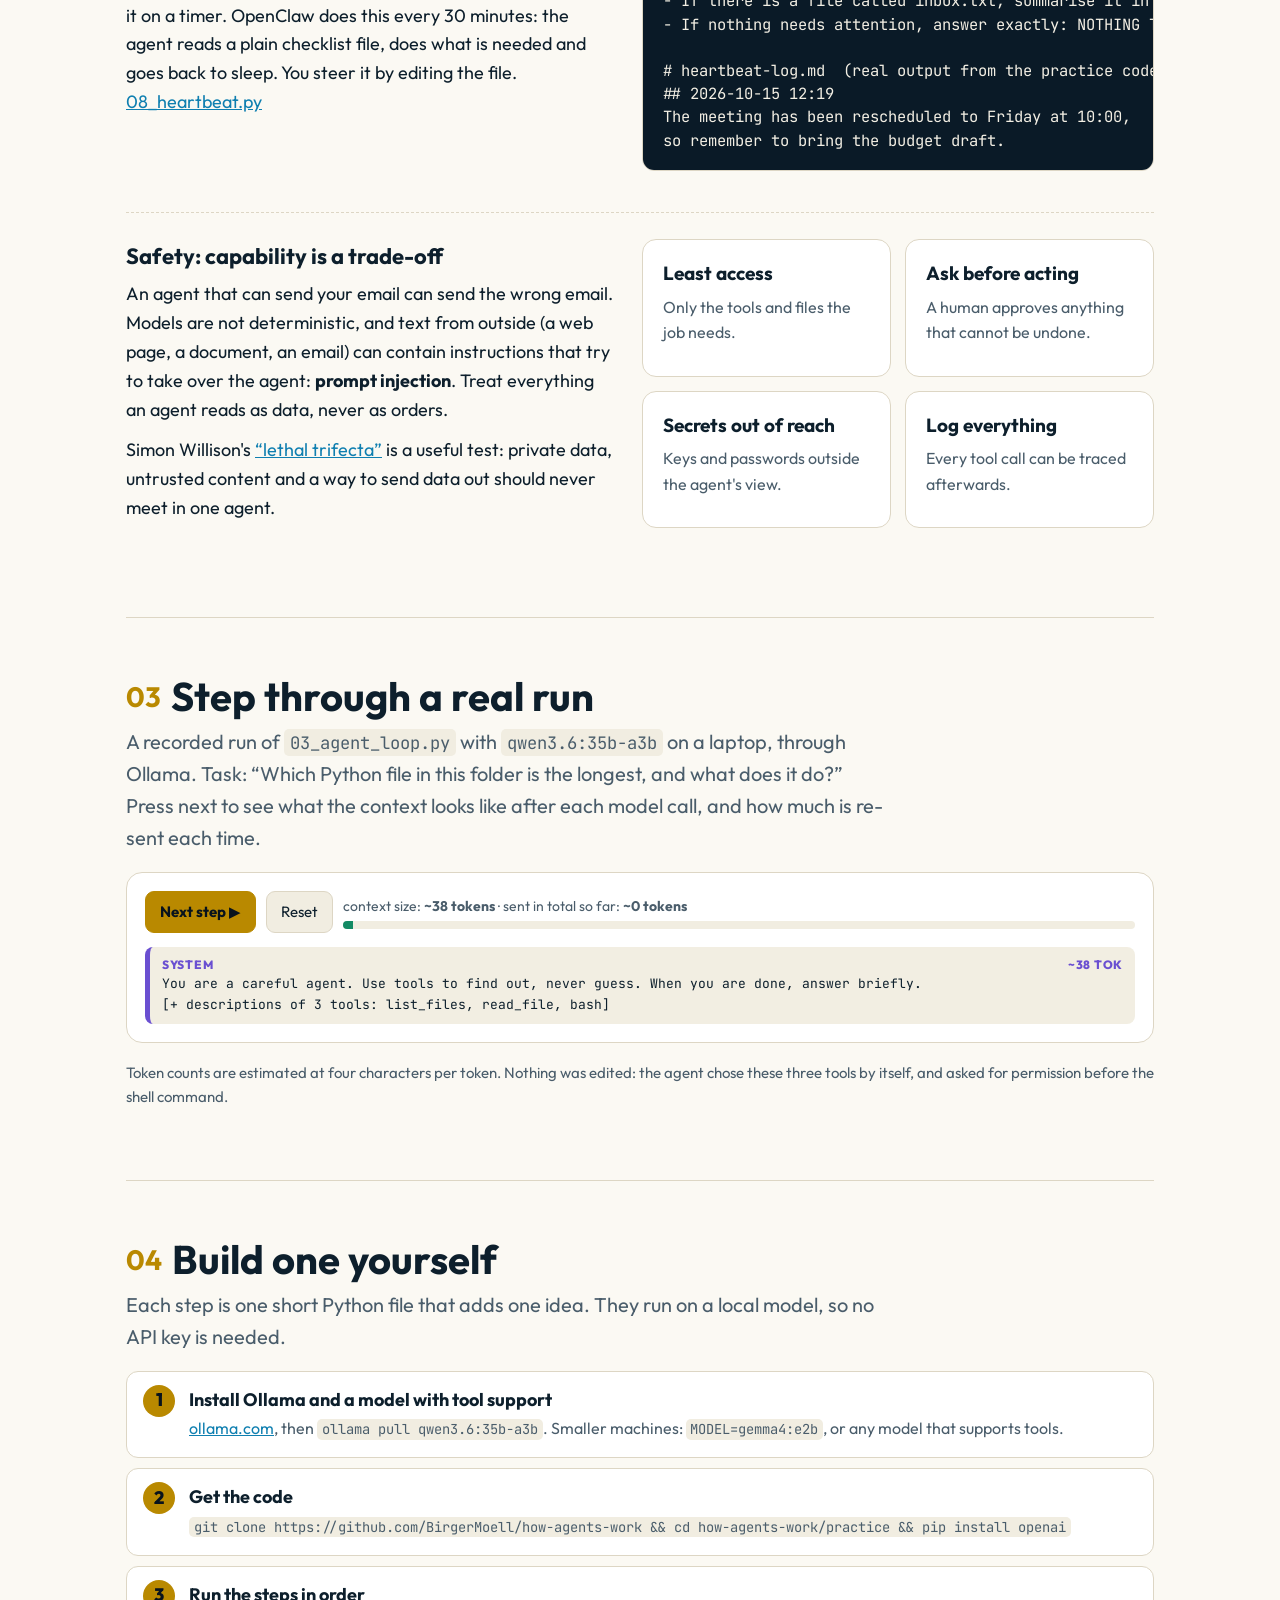
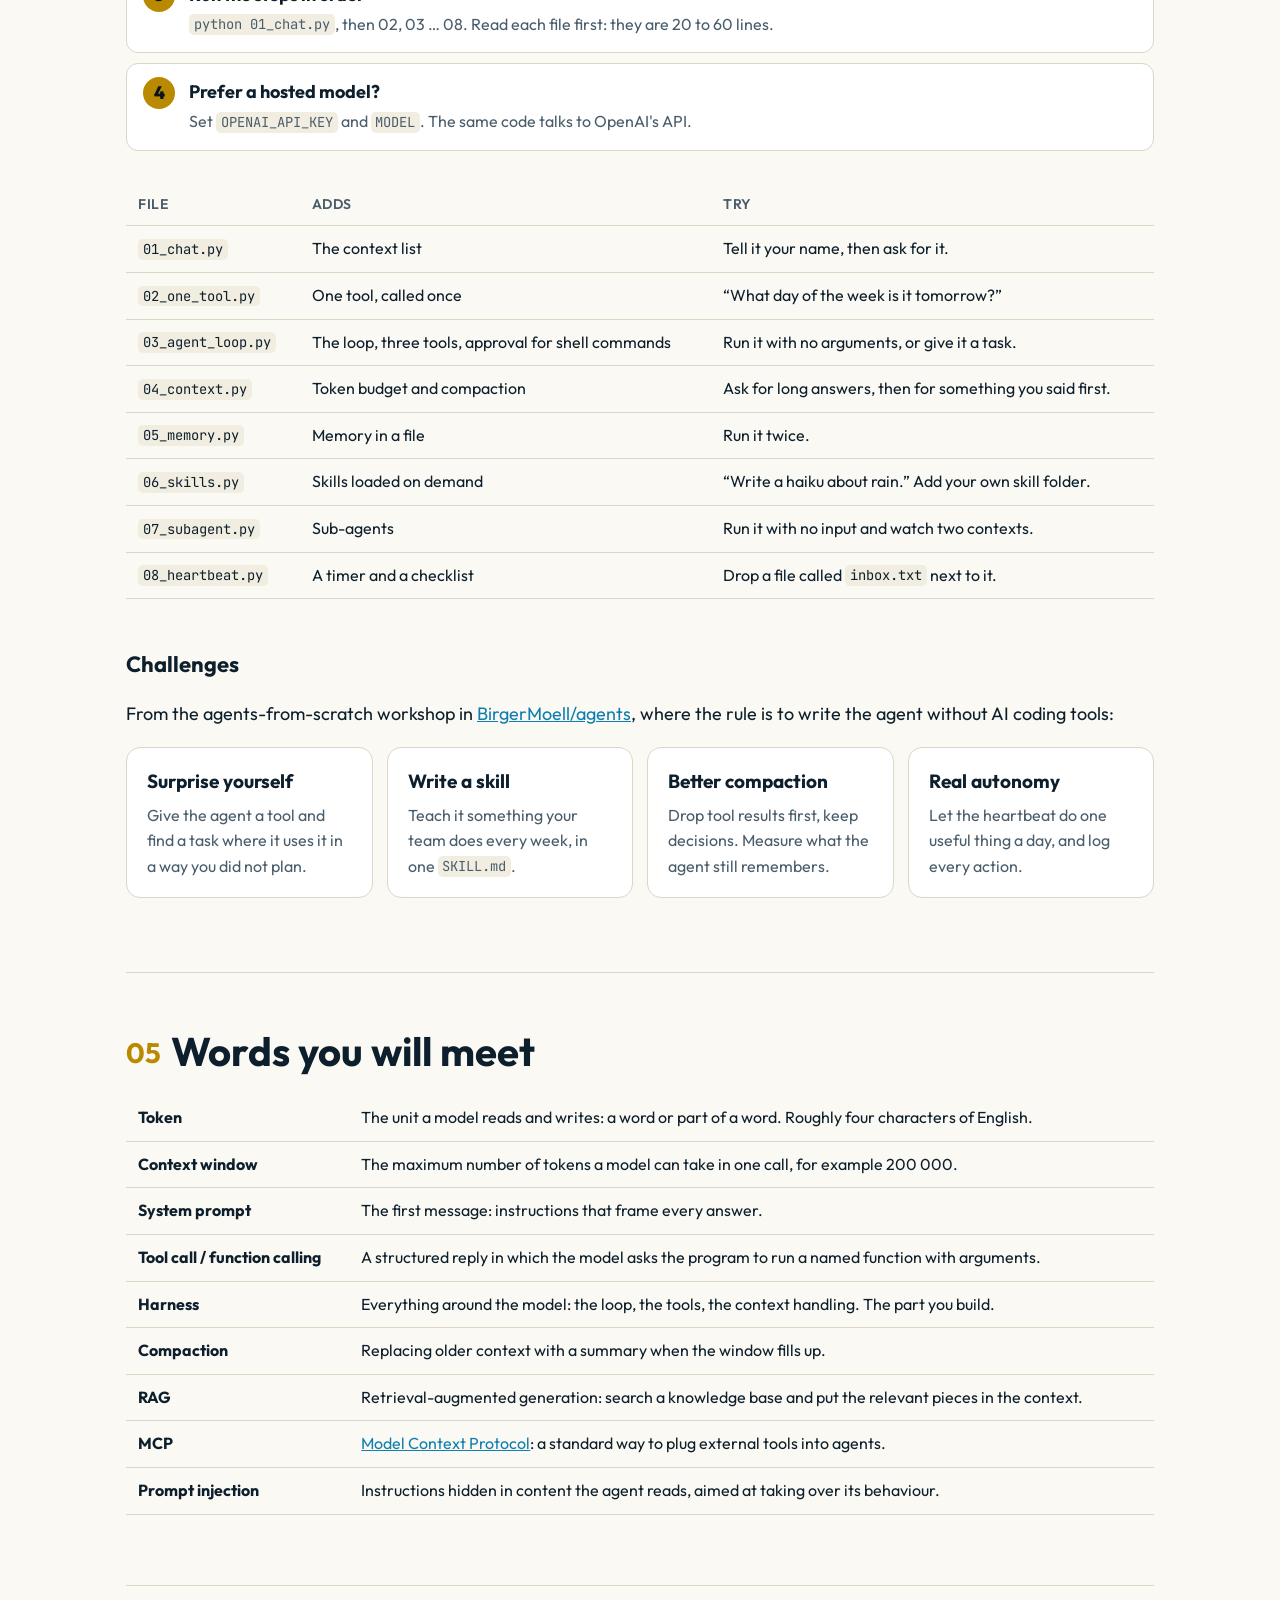
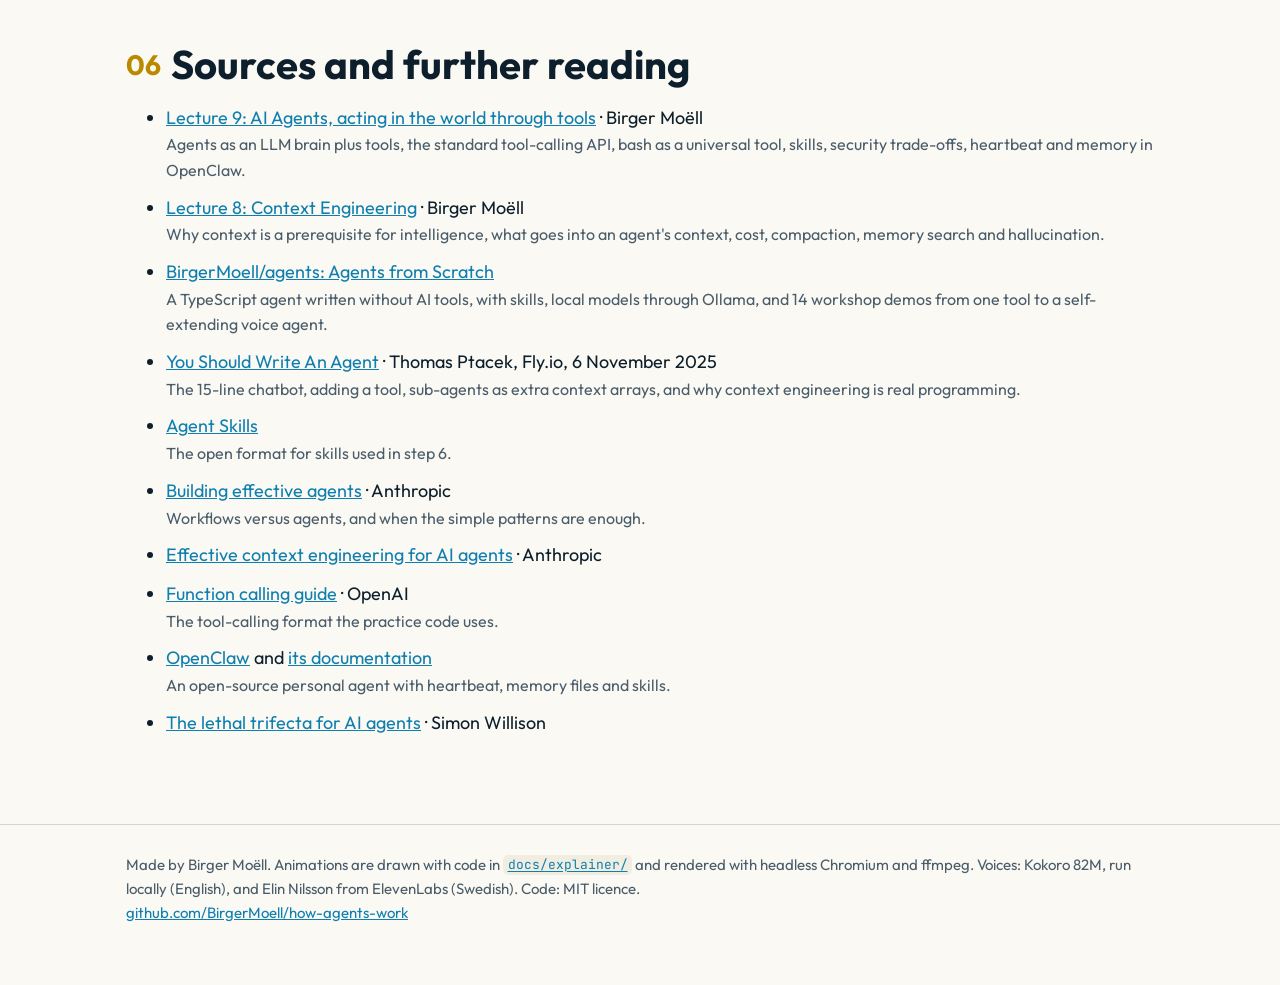
==== commit 76b9f513: "Swedish video: ElevenLabs voice Elin Nilsson Narration re-synthesised with ElevenLabs (eleven_multil" ====
--- a/docs/index.html
+++ b/docs/index.html
@@ -296,7 +296,7 @@
 </main>
 
 <footer><div class="wrap">
-  Made by Birger Moëll. Animations are drawn with code in <a href="https://github.com/BirgerMoell/how-agents-work/tree/main/docs/explainer"><code>docs/explainer/</code></a> and rendered with headless Chromium and ffmpeg. Voices run locally: Kokoro 82M (English) and Supertonic 3 (Swedish). Code: MIT licence.
+  Made by Birger Moëll. Animations are drawn with code in <a href="https://github.com/BirgerMoell/how-agents-work/tree/main/docs/explainer"><code>docs/explainer/</code></a> and rendered with headless Chromium and ffmpeg. Voices: Kokoro 82M, run locally (English), and Elin Nilsson from ElevenLabs (Swedish). Code: MIT licence.
   <br><a href="https://github.com/BirgerMoell/how-agents-work">github.com/BirgerMoell/how-agents-work</a>
 </div></footer>
 <script src="assets/site.js"></script>
